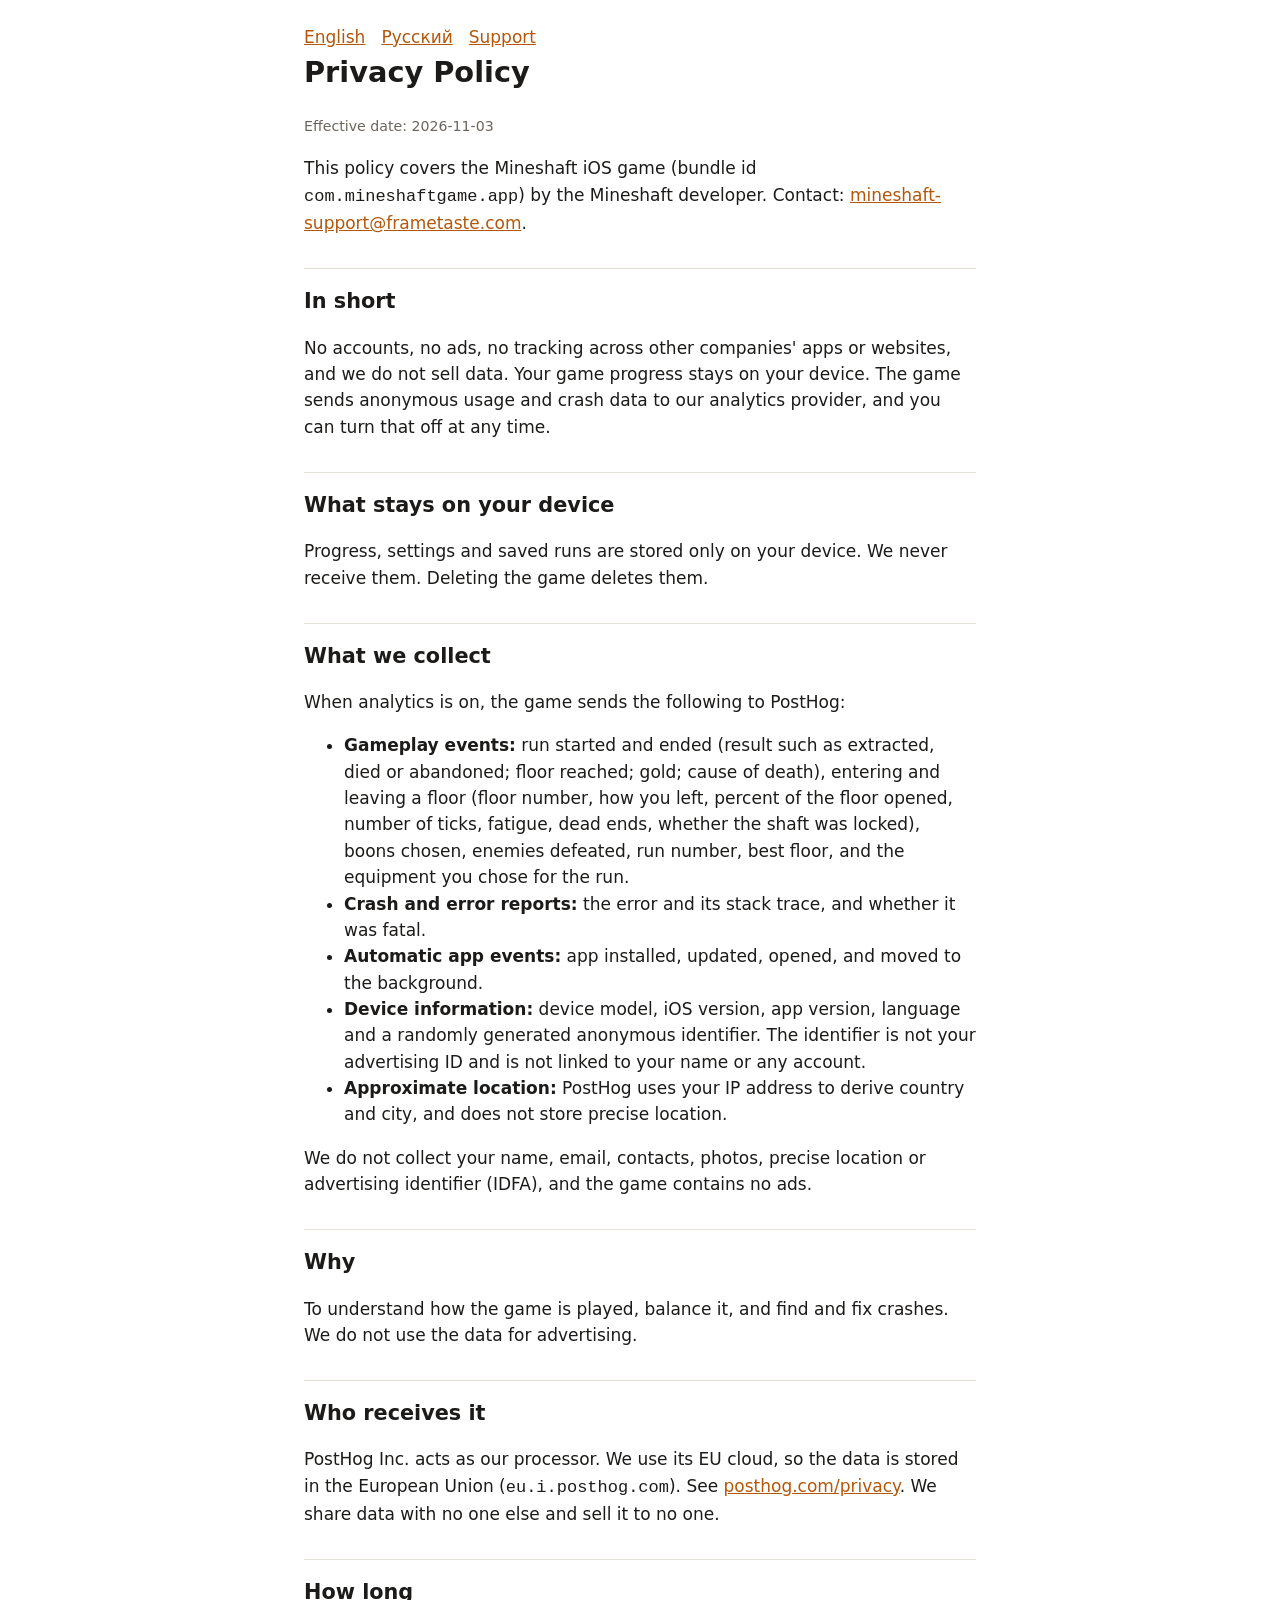
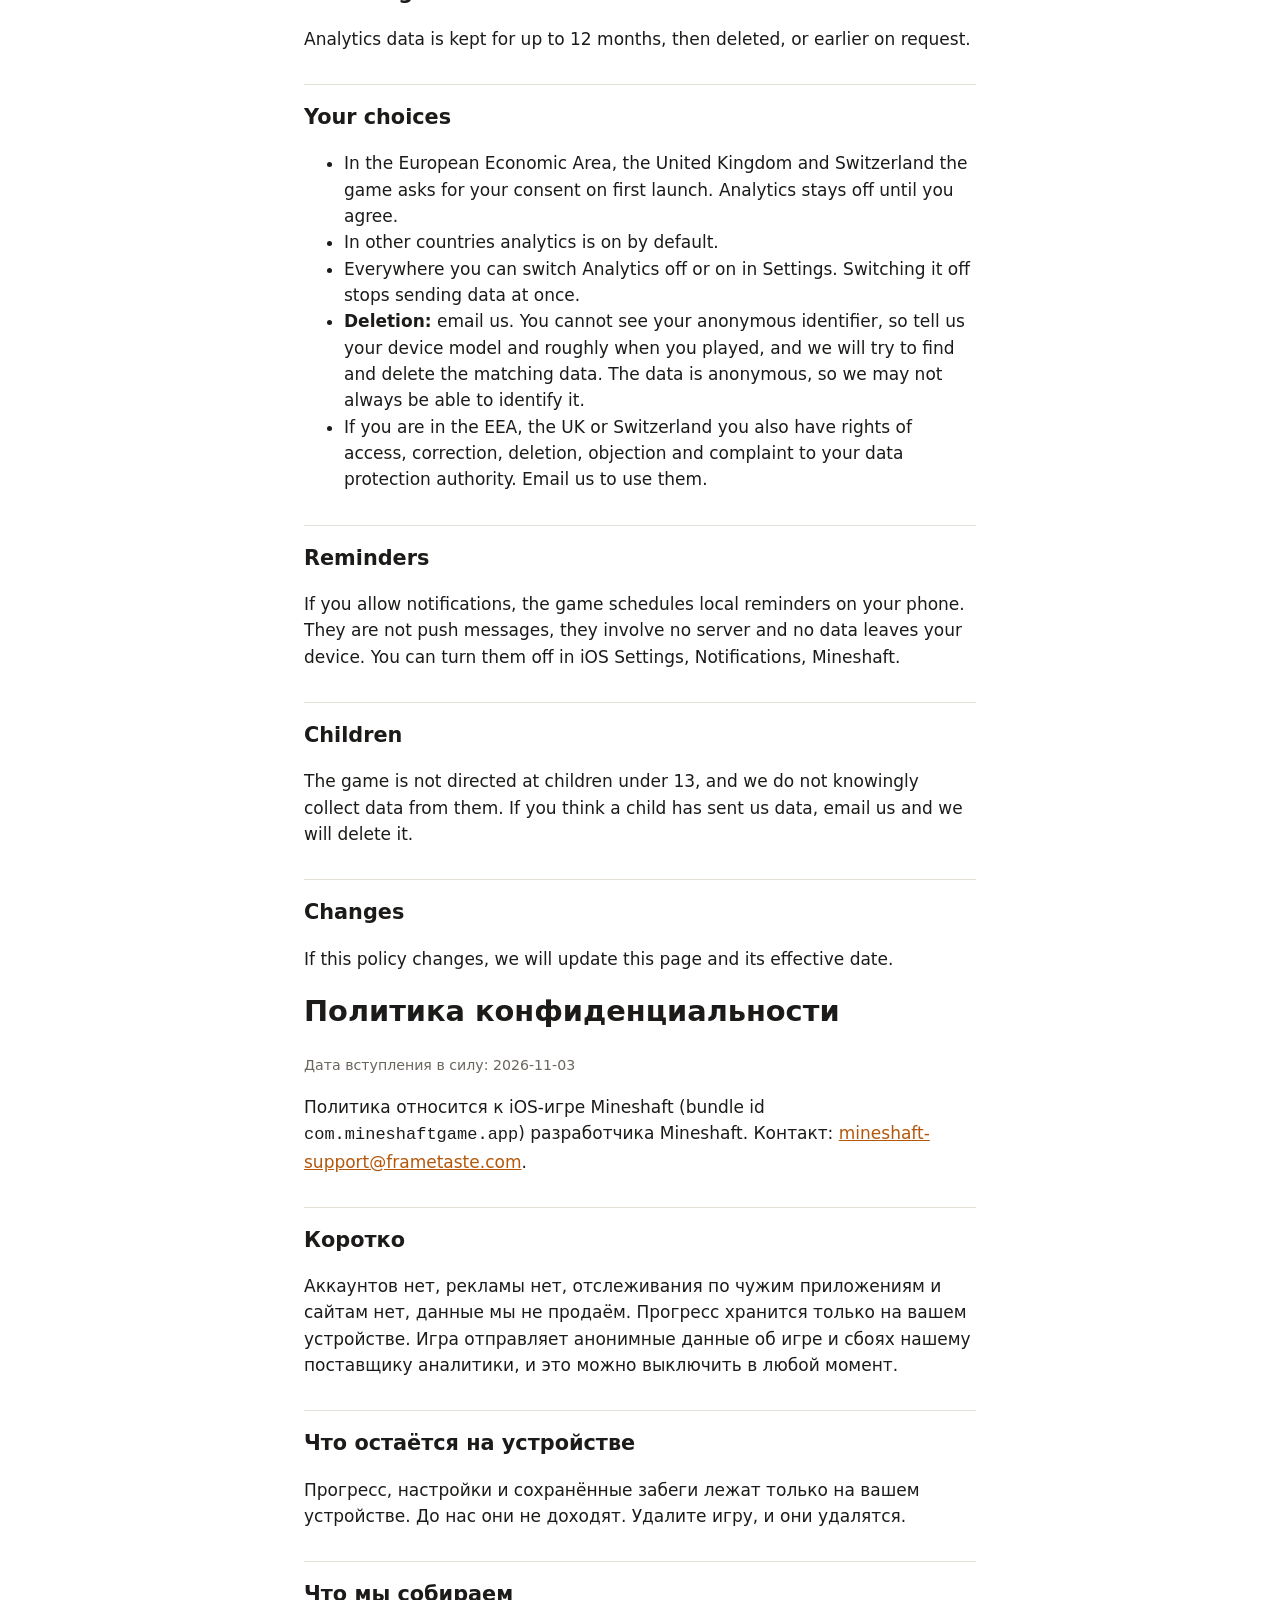
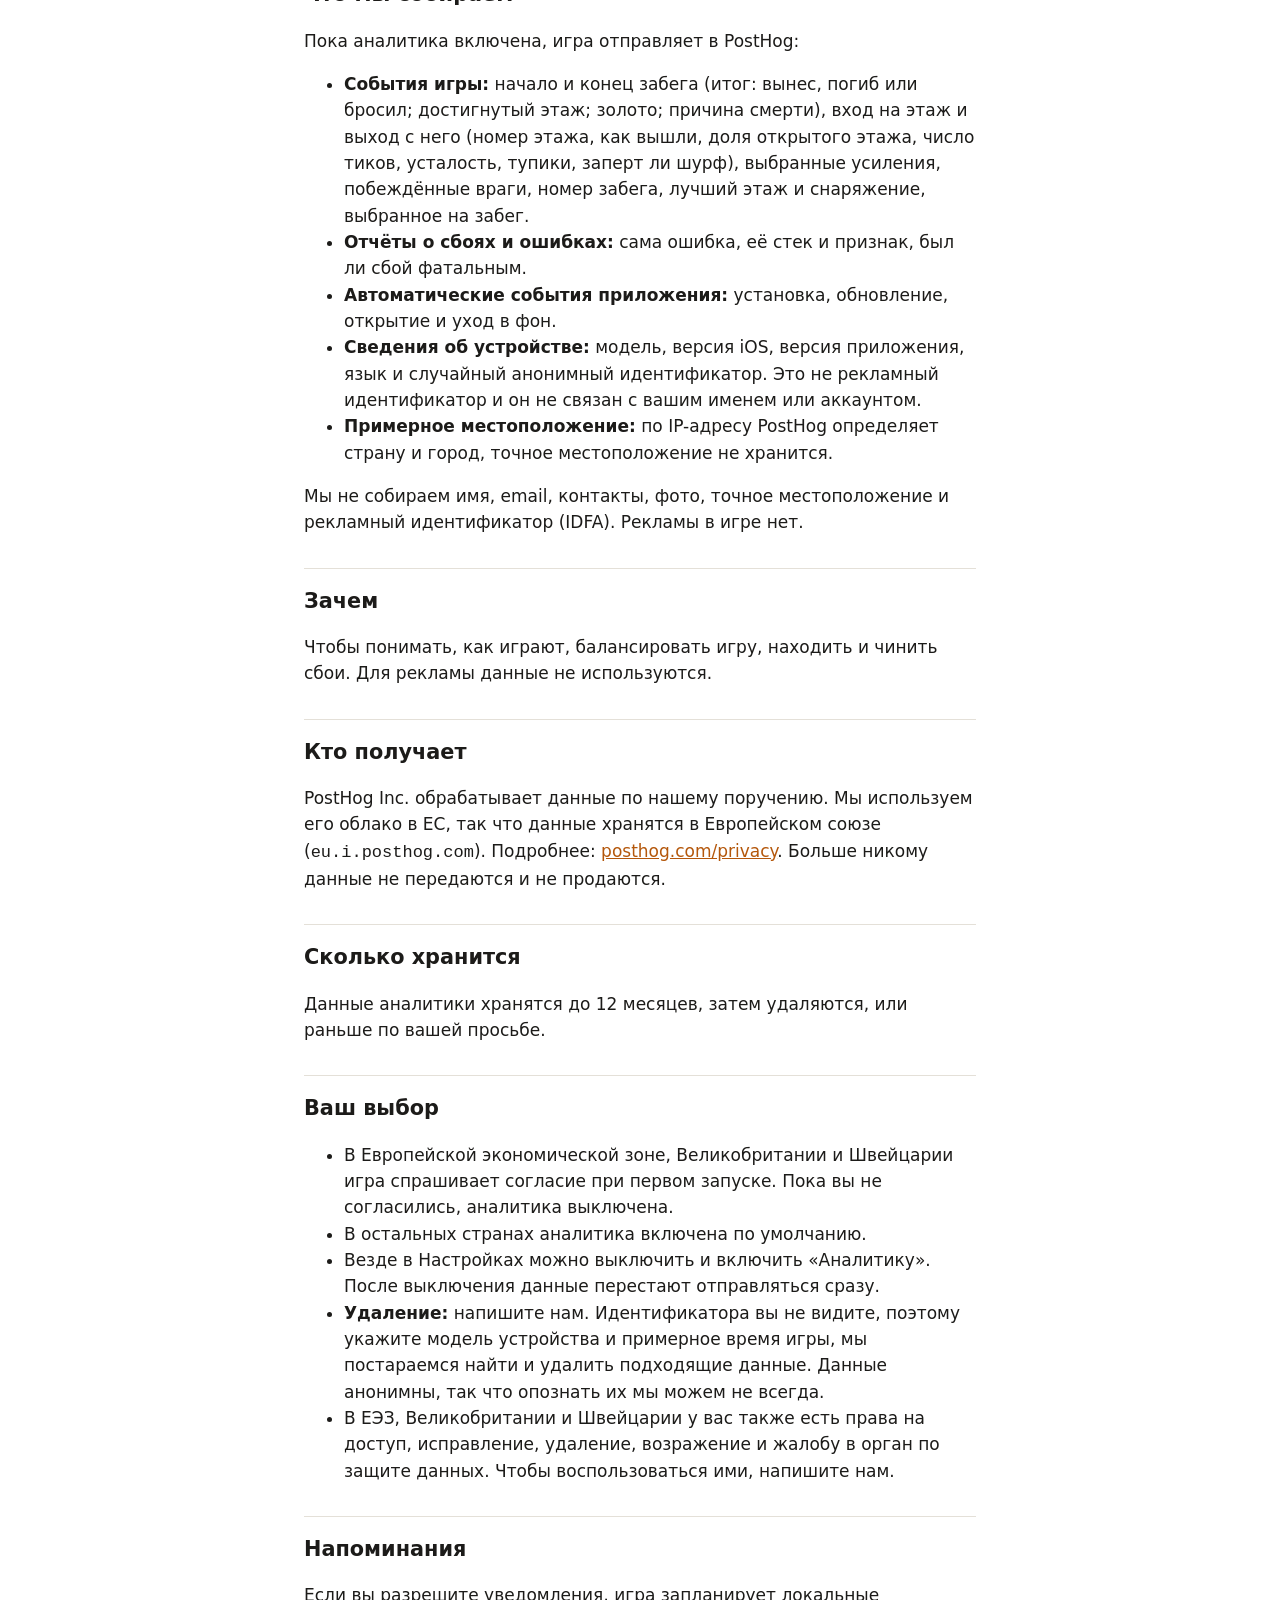
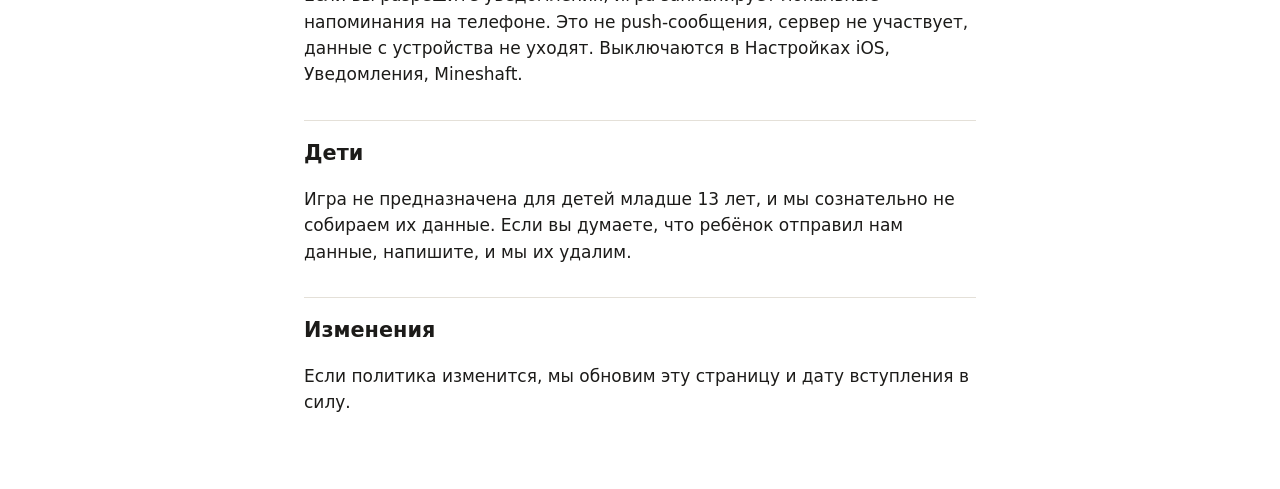
==== privacy.html @ d87c7580 "Support and privacy pages" ====
<!doctype html>
<html lang="en">
<head>
<meta charset="utf-8">
<meta name="viewport" content="width=device-width,initial-scale=1">
<title>Mineshaft: privacy policy</title>
<link rel="stylesheet" href="style.css">
</head>
<body>
<nav><a href="#en">English</a><a href="#ru">Русский</a><a href="index.html">Support</a></nav>

<section id="en" lang="en">
<h1>Privacy Policy</h1>
<p><small>Effective date: 2026-11-03</small></p>
<p>This policy covers the Mineshaft iOS game (bundle id <code>com.mineshaftgame.app</code>) by the Mineshaft developer. Contact: <a href="mailto:mineshaft-support@frametaste.com">mineshaft-support@frametaste.com</a>.</p>

<h2>In short</h2>
<p>No accounts, no ads, no tracking across other companies' apps or websites, and we do not sell data. Your game progress stays on your device. The game sends anonymous usage and crash data to our analytics provider, and you can turn that off at any time.</p>

<h2>What stays on your device</h2>
<p>Progress, settings and saved runs are stored only on your device. We never receive them. Deleting the game deletes them.</p>

<h2>What we collect</h2>
<p>When analytics is on, the game sends the following to PostHog:</p>
<ul>
<li><strong>Gameplay events:</strong> run started and ended (result such as extracted, died or abandoned; floor reached; gold; cause of death), entering and leaving a floor (floor number, how you left, percent of the floor opened, number of ticks, fatigue, dead ends, whether the shaft was locked), boons chosen, enemies defeated, run number, best floor, and the equipment you chose for the run.</li>
<li><strong>Crash and error reports:</strong> the error and its stack trace, and whether it was fatal.</li>
<li><strong>Automatic app events:</strong> app installed, updated, opened, and moved to the background.</li>
<li><strong>Device information:</strong> device model, iOS version, app version, language and a randomly generated anonymous identifier. The identifier is not your advertising ID and is not linked to your name or any account.</li>
<li><strong>Approximate location:</strong> PostHog uses your IP address to derive country and city, and does not store precise location.</li>
</ul>
<p>We do not collect your name, email, contacts, photos, precise location or advertising identifier (IDFA), and the game contains no ads.</p>

<h2>Why</h2>
<p>To understand how the game is played, balance it, and find and fix crashes. We do not use the data for advertising.</p>

<h2>Who receives it</h2>
<p>PostHog Inc. acts as our processor. We use its EU cloud, so the data is stored in the European Union (<code>eu.i.posthog.com</code>). See <a href="https://posthog.com/privacy">posthog.com/privacy</a>. We share data with no one else and sell it to no one.</p>

<h2>How long</h2>
<p>Analytics data is kept for up to 12 months, then deleted, or earlier on request.</p>

<h2>Your choices</h2>
<ul>
<li>In the European Economic Area, the United Kingdom and Switzerland the game asks for your consent on first launch. Analytics stays off until you agree.</li>
<li>In other countries analytics is on by default.</li>
<li>Everywhere you can switch Analytics off or on in Settings. Switching it off stops sending data at once.</li>
<li><strong>Deletion:</strong> email us. You cannot see your anonymous identifier, so tell us your device model and roughly when you played, and we will try to find and delete the matching data. The data is anonymous, so we may not always be able to identify it.</li>
<li>If you are in the EEA, the UK or Switzerland you also have rights of access, correction, deletion, objection and complaint to your data protection authority. Email us to use them.</li>
</ul>

<h2>Reminders</h2>
<p>If you allow notifications, the game schedules local reminders on your phone. They are not push messages, they involve no server and no data leaves your device. You can turn them off in iOS Settings, Notifications, Mineshaft.</p>

<h2>Children</h2>
<p>The game is not directed at children under 13, and we do not knowingly collect data from them. If you think a child has sent us data, email us and we will delete it.</p>

<h2>Changes</h2>
<p>If this policy changes, we will update this page and its effective date.</p>
</section>

<section id="ru" lang="ru">
<h1>Политика конфиденциальности</h1>
<p><small>Дата вступления в силу: 2026-11-03</small></p>
<p>Политика относится к iOS-игре Mineshaft (bundle id <code>com.mineshaftgame.app</code>) разработчика Mineshaft. Контакт: <a href="mailto:mineshaft-support@frametaste.com">mineshaft-support@frametaste.com</a>.</p>

<h2>Коротко</h2>
<p>Аккаунтов нет, рекламы нет, отслеживания по чужим приложениям и сайтам нет, данные мы не продаём. Прогресс хранится только на вашем устройстве. Игра отправляет анонимные данные об игре и сбоях нашему поставщику аналитики, и это можно выключить в любой момент.</p>

<h2>Что остаётся на устройстве</h2>
<p>Прогресс, настройки и сохранённые забеги лежат только на вашем устройстве. До нас они не доходят. Удалите игру, и они удалятся.</p>

<h2>Что мы собираем</h2>
<p>Пока аналитика включена, игра отправляет в PostHog:</p>
<ul>
<li><strong>События игры:</strong> начало и конец забега (итог: вынес, погиб или бросил; достигнутый этаж; золото; причина смерти), вход на этаж и выход с него (номер этажа, как вышли, доля открытого этажа, число тиков, усталость, тупики, заперт ли шурф), выбранные усиления, побеждённые враги, номер забега, лучший этаж и снаряжение, выбранное на забег.</li>
<li><strong>Отчёты о сбоях и ошибках:</strong> сама ошибка, её стек и признак, был ли сбой фатальным.</li>
<li><strong>Автоматические события приложения:</strong> установка, обновление, открытие и уход в фон.</li>
<li><strong>Сведения об устройстве:</strong> модель, версия iOS, версия приложения, язык и случайный анонимный идентификатор. Это не рекламный идентификатор и он не связан с вашим именем или аккаунтом.</li>
<li><strong>Примерное местоположение:</strong> по IP-адресу PostHog определяет страну и город, точное местоположение не хранится.</li>
</ul>
<p>Мы не собираем имя, email, контакты, фото, точное местоположение и рекламный идентификатор (IDFA). Рекламы в игре нет.</p>

<h2>Зачем</h2>
<p>Чтобы понимать, как играют, балансировать игру, находить и чинить сбои. Для рекламы данные не используются.</p>

<h2>Кто получает</h2>
<p>PostHog Inc. обрабатывает данные по нашему поручению. Мы используем его облако в ЕС, так что данные хранятся в Европейском союзе (<code>eu.i.posthog.com</code>). Подробнее: <a href="https://posthog.com/privacy">posthog.com/privacy</a>. Больше никому данные не передаются и не продаются.</p>

<h2>Сколько хранится</h2>
<p>Данные аналитики хранятся до 12 месяцев, затем удаляются, или раньше по вашей просьбе.</p>

<h2>Ваш выбор</h2>
<ul>
<li>В Европейской экономической зоне, Великобритании и Швейцарии игра спрашивает согласие при первом запуске. Пока вы не согласились, аналитика выключена.</li>
<li>В остальных странах аналитика включена по умолчанию.</li>
<li>Везде в Настройках можно выключить и включить «Аналитику». После выключения данные перестают отправляться сразу.</li>
<li><strong>Удаление:</strong> напишите нам. Идентификатора вы не видите, поэтому укажите модель устройства и примерное время игры, мы постараемся найти и удалить подходящие данные. Данные анонимны, так что опознать их мы можем не всегда.</li>
<li>В ЕЭЗ, Великобритании и Швейцарии у вас также есть права на доступ, исправление, удаление, возражение и жалобу в орган по защите данных. Чтобы воспользоваться ими, напишите нам.</li>
</ul>

<h2>Напоминания</h2>
<p>Если вы разрешите уведомления, игра запланирует локальные напоминания на телефоне. Это не push-сообщения, сервер не участвует, данные с устройства не уходят. Выключаются в Настройках iOS, Уведомления, Mineshaft.</p>

<h2>Дети</h2>
<p>Игра не предназначена для детей младше 13 лет, и мы сознательно не собираем их данные. Если вы думаете, что ребёнок отправил нам данные, напишите, и мы их удалим.</p>

<h2>Изменения</h2>
<p>Если политика изменится, мы обновим эту страницу и дату вступления в силу.</p>
</section>
</body>
</html>
---- style.css ----
:root{color-scheme:light dark;--bg:#fff;--fg:#1c1b19;--muted:#6b665d;--accent:#b4570b;--line:#e4e0d8}
@media (prefers-color-scheme:dark){:root{--bg:#161412;--fg:#ece8df;--muted:#a39d90;--accent:#f0a050;--line:#332f29}}
body{margin:0 auto;max-width:42rem;padding:1.5rem 1rem 4rem;background:var(--bg);color:var(--fg);font:1.0625rem/1.55 -apple-system,system-ui,sans-serif}
h1{font-size:1.8rem;margin:0 0 .5rem}h2{font-size:1.3rem;margin:2rem 0 .5rem;border-top:1px solid var(--line);padding-top:1rem}
a{color:var(--accent)}.muted,small{color:var(--muted)}nav a{margin-right:1rem}
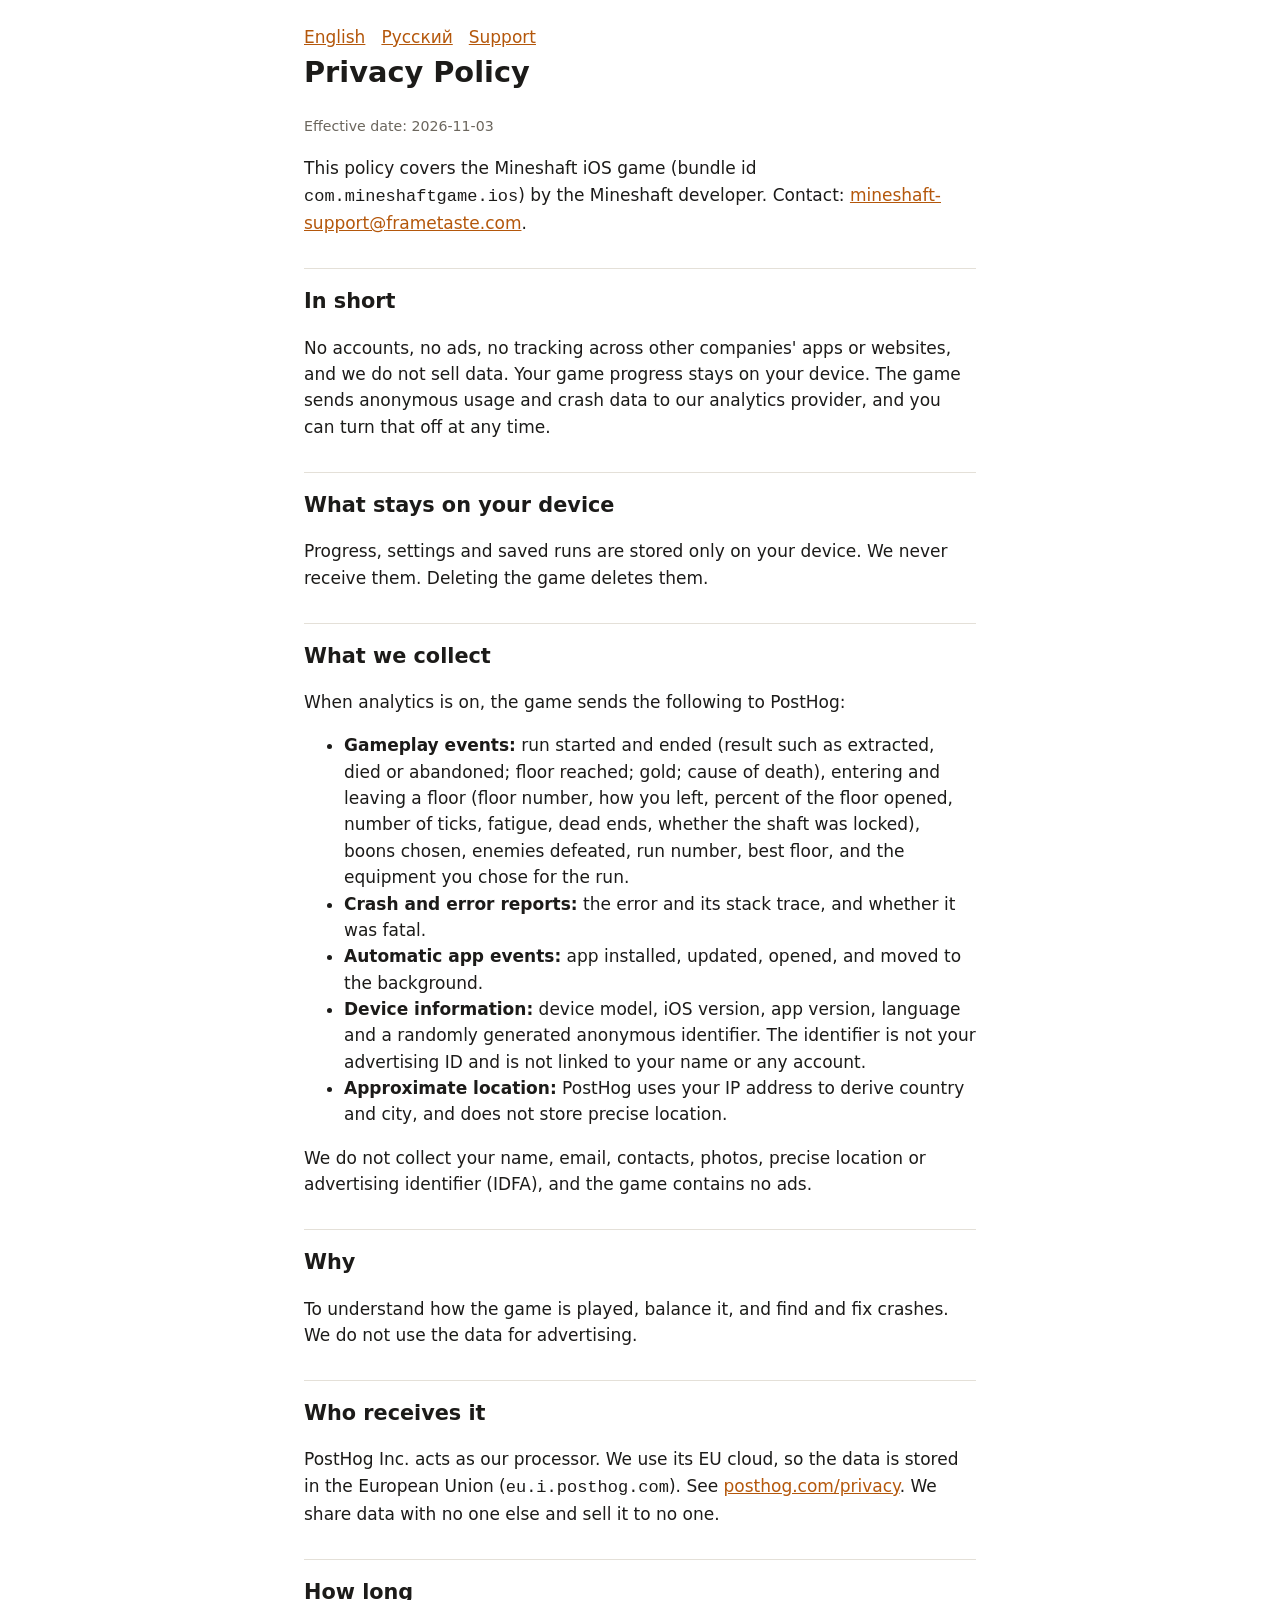
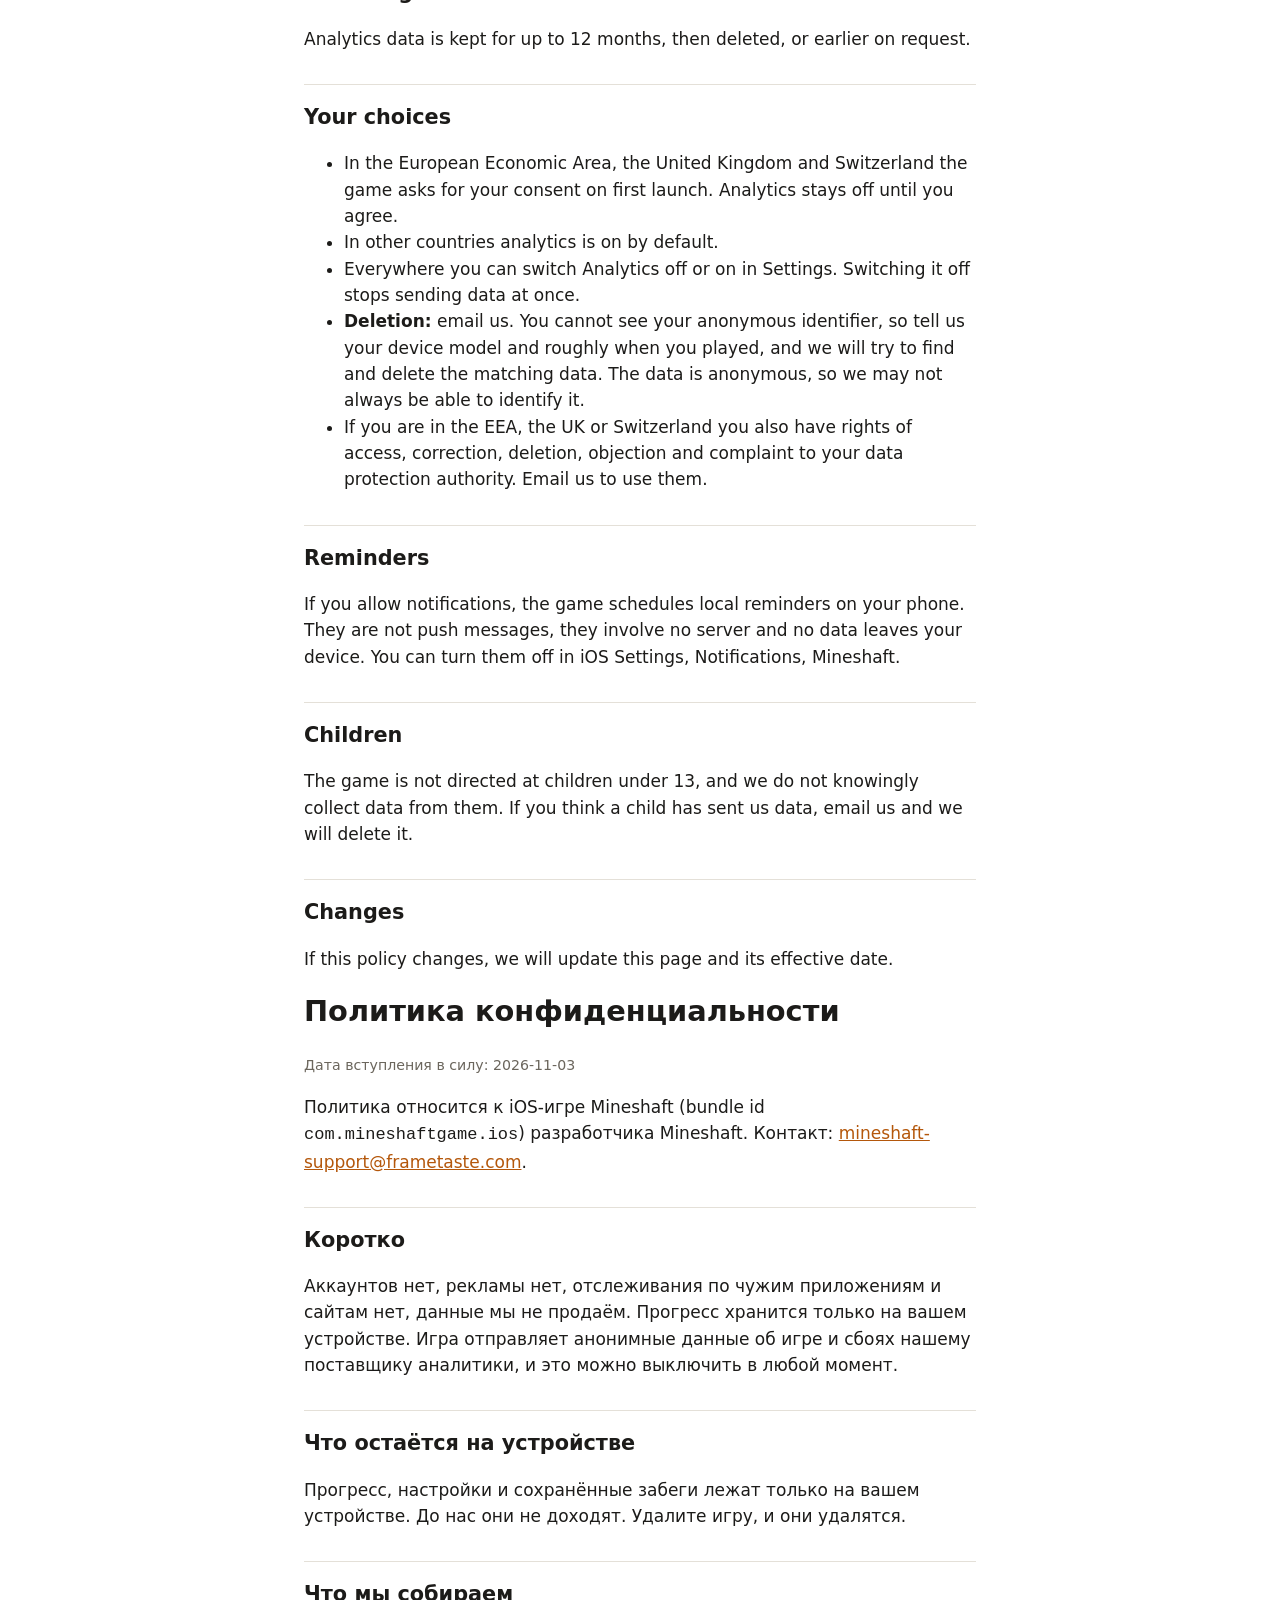
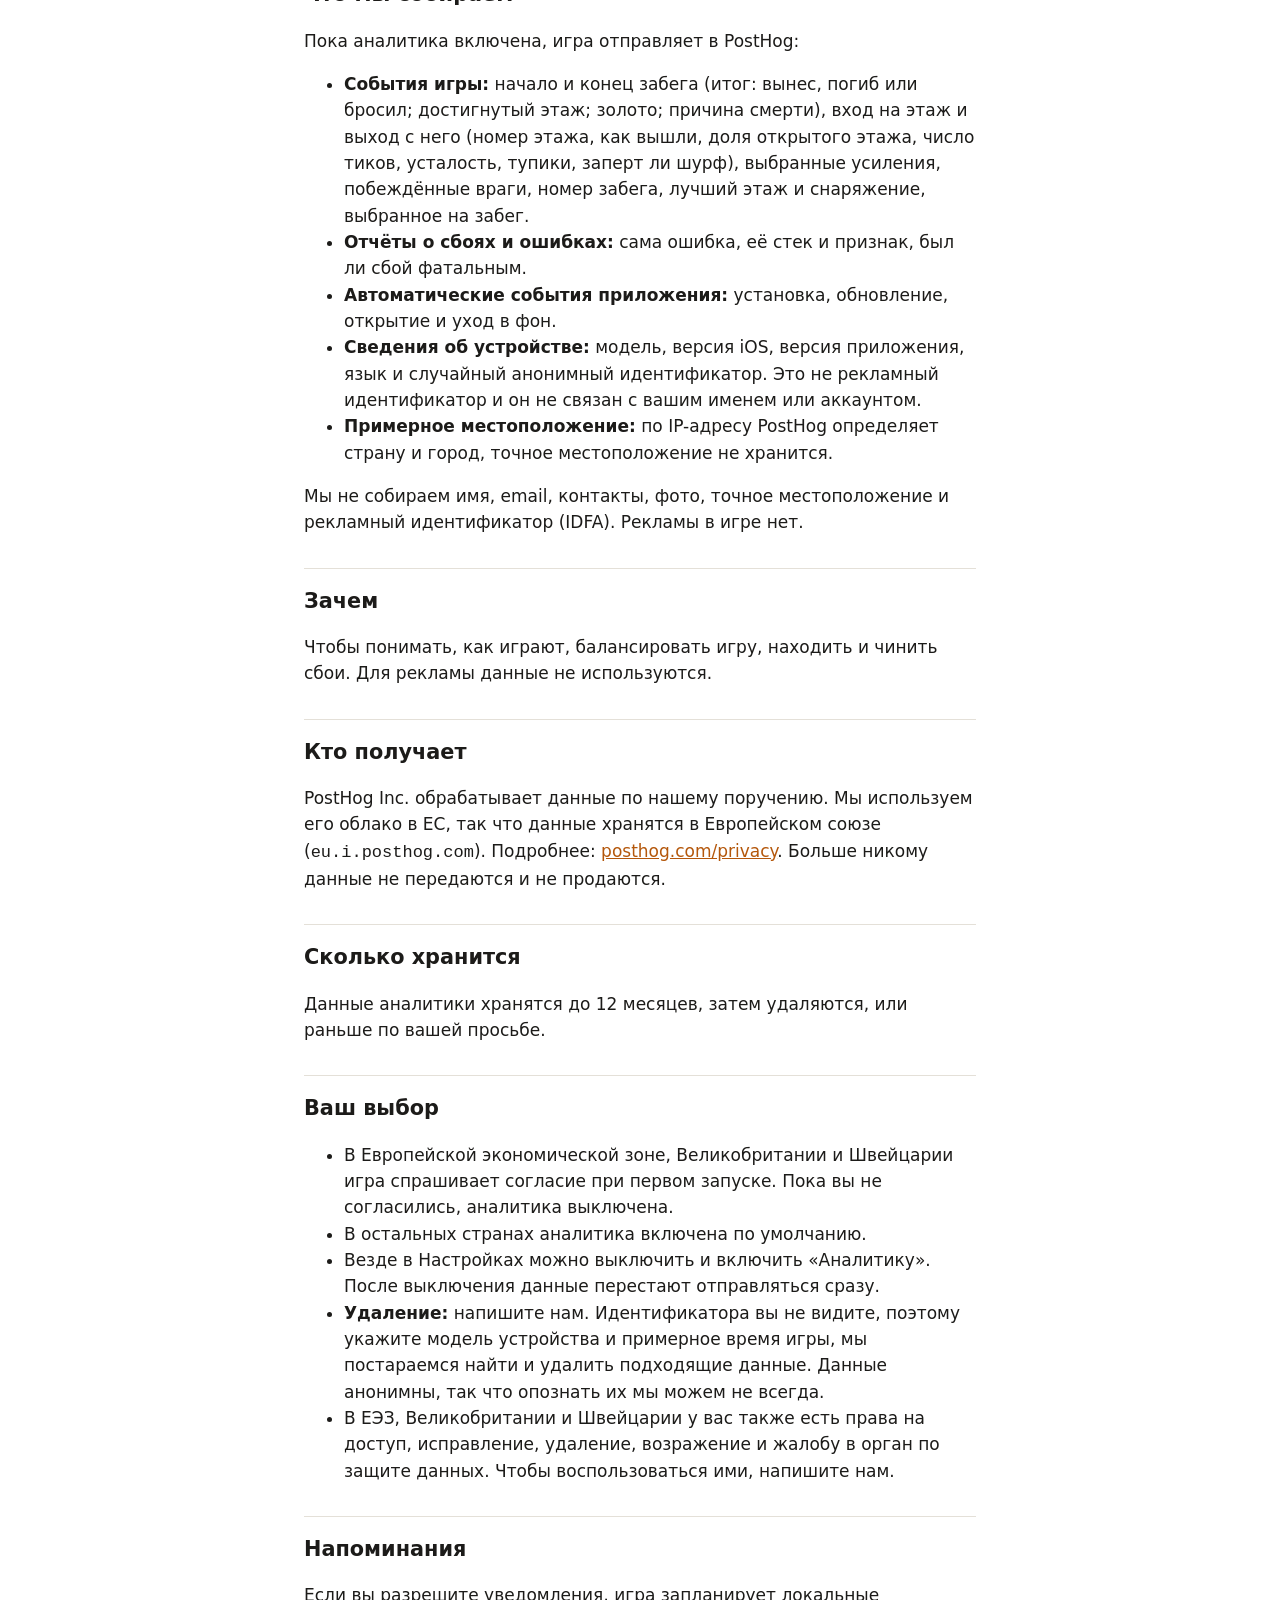
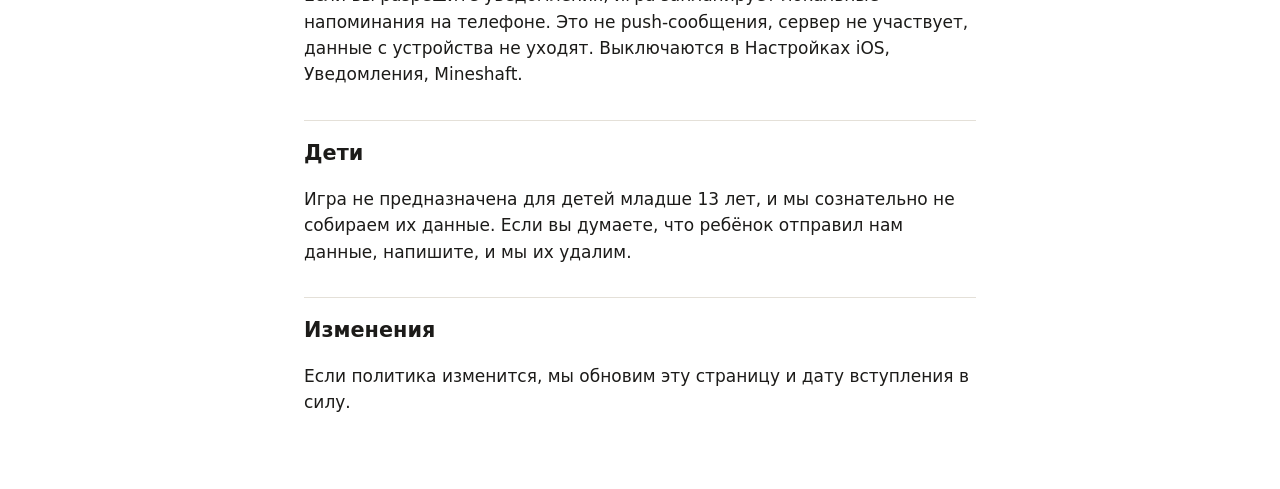
==== commit d9323ac7: "Privacy policy: the bundle id is com.mineshaftgame.ios Co-Authored-By: Claude Fable 5.2 <noreply@ant" ====
--- a/privacy.html
+++ b/privacy.html
@@ -12,7 +12,7 @@
 <section id="en" lang="en">
 <h1>Privacy Policy</h1>
 <p><small>Effective date: 2026-11-03</small></p>
-<p>This policy covers the Mineshaft iOS game (bundle id <code>com.mineshaftgame.app</code>) by the Mineshaft developer. Contact: <a href="mailto:mineshaft-support@frametaste.com">mineshaft-support@frametaste.com</a>.</p>
+<p>This policy covers the Mineshaft iOS game (bundle id <code>com.mineshaftgame.ios</code>) by the Mineshaft developer. Contact: <a href="mailto:mineshaft-support@frametaste.com">mineshaft-support@frametaste.com</a>.</p>
 
 <h2>In short</h2>
 <p>No accounts, no ads, no tracking across other companies' apps or websites, and we do not sell data. Your game progress stays on your device. The game sends anonymous usage and crash data to our analytics provider, and you can turn that off at any time.</p>
@@ -62,7 +62,7 @@
 <section id="ru" lang="ru">
 <h1>Политика конфиденциальности</h1>
 <p><small>Дата вступления в силу: 2026-11-03</small></p>
-<p>Политика относится к iOS-игре Mineshaft (bundle id <code>com.mineshaftgame.app</code>) разработчика Mineshaft. Контакт: <a href="mailto:mineshaft-support@frametaste.com">mineshaft-support@frametaste.com</a>.</p>
+<p>Политика относится к iOS-игре Mineshaft (bundle id <code>com.mineshaftgame.ios</code>) разработчика Mineshaft. Контакт: <a href="mailto:mineshaft-support@frametaste.com">mineshaft-support@frametaste.com</a>.</p>
 
 <h2>Коротко</h2>
 <p>Аккаунтов нет, рекламы нет, отслеживания по чужим приложениям и сайтам нет, данные мы не продаём. Прогресс хранится только на вашем устройстве. Игра отправляет анонимные данные об игре и сбоях нашему поставщику аналитики, и это можно выключить в любой момент.</p>
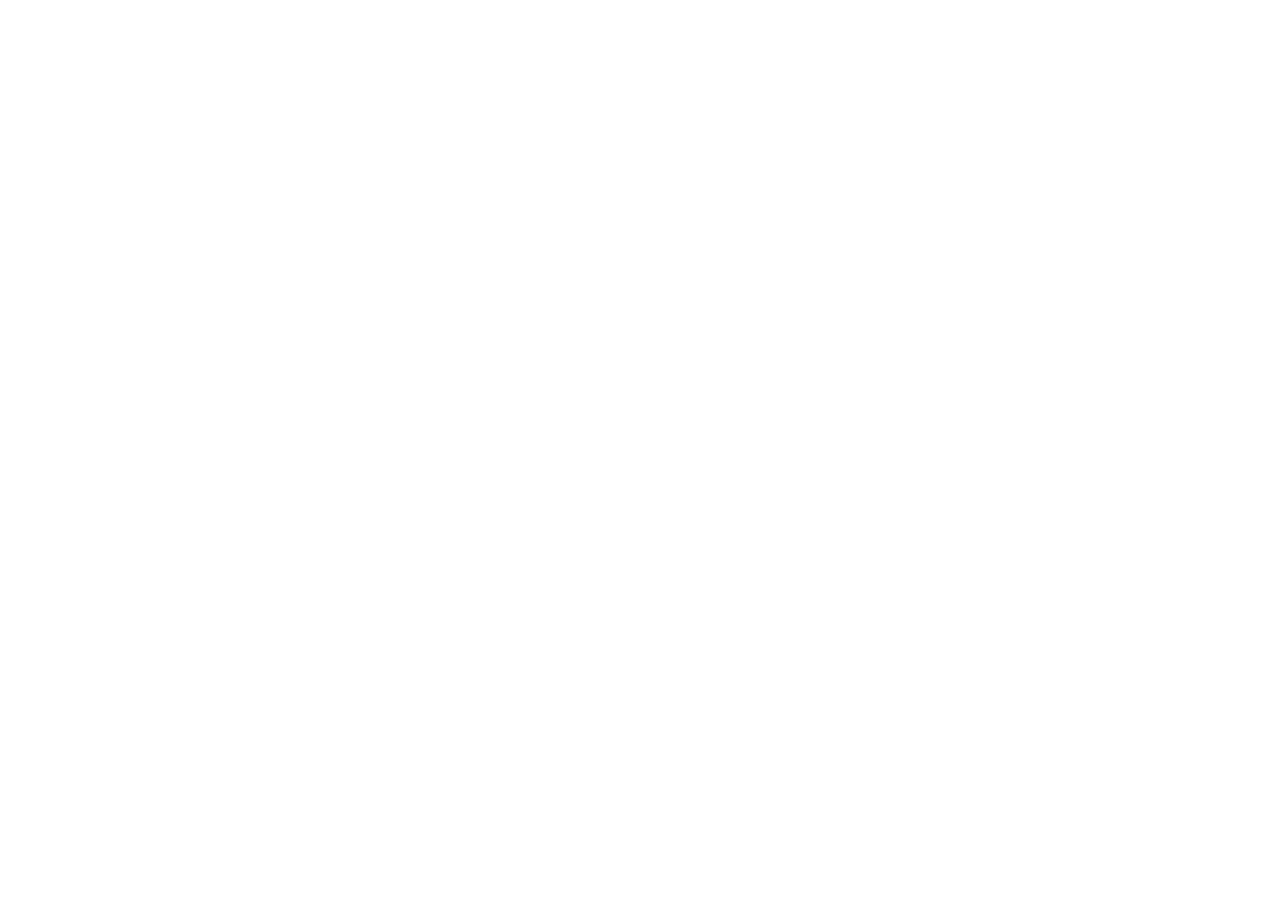
==== commit 9f5f79ba: "Redirect to the shared apps site Refs: D-1281  Co-Authored-By: Claude Sonnet 5.5 <noreply@anthropic." ====
--- a/privacy.html
+++ b/privacy.html
@@ -3,110 +3,12 @@
 <head>
 <meta charset="utf-8">
 <meta name="viewport" content="width=device-width,initial-scale=1">
-<title>Mineshaft: privacy policy</title>
+<title>Mineshaft: moved</title>
+<meta http-equiv="refresh" content="0; url=https://teplinsky-maxim.github.io/mineshaft/privacy.html">
+<link rel="canonical" href="https://teplinsky-maxim.github.io/mineshaft/privacy.html">
 <link rel="stylesheet" href="style.css">
 </head>
 <body>
-<nav><a href="#en">English</a><a href="#ru">Русский</a><a href="index.html">Support</a></nav>
-
-<section id="en" lang="en">
-<h1>Privacy Policy</h1>
-<p><small>Effective date: 2026-11-03</small></p>
-<p>This policy covers the Mineshaft iOS game (bundle id <code>com.mineshaftgame.ios</code>) by the Mineshaft developer. Contact: <a href="mailto:mineshaft-support@frametaste.com">mineshaft-support@frametaste.com</a>.</p>
-
-<h2>In short</h2>
-<p>No accounts, no ads, no tracking across other companies' apps or websites, and we do not sell data. Your game progress stays on your device. The game sends anonymous usage and crash data to our analytics provider, and you can turn that off at any time.</p>
-
-<h2>What stays on your device</h2>
-<p>Progress, settings and saved runs are stored only on your device. We never receive them. Deleting the game deletes them.</p>
-
-<h2>What we collect</h2>
-<p>When analytics is on, the game sends the following to PostHog:</p>
-<ul>
-<li><strong>Gameplay events:</strong> run started and ended (result such as extracted, died or abandoned; floor reached; gold; cause of death), entering and leaving a floor (floor number, how you left, percent of the floor opened, number of ticks, fatigue, dead ends, whether the shaft was locked), boons chosen, enemies defeated, run number, best floor, and the equipment you chose for the run.</li>
-<li><strong>Crash and error reports:</strong> the error and its stack trace, and whether it was fatal.</li>
-<li><strong>Automatic app events:</strong> app installed, updated, opened, and moved to the background.</li>
-<li><strong>Device information:</strong> device model, iOS version, app version, language and a randomly generated anonymous identifier. The identifier is not your advertising ID and is not linked to your name or any account.</li>
-<li><strong>Approximate location:</strong> PostHog uses your IP address to derive country and city, and does not store precise location.</li>
-</ul>
-<p>We do not collect your name, email, contacts, photos, precise location or advertising identifier (IDFA), and the game contains no ads.</p>
-
-<h2>Why</h2>
-<p>To understand how the game is played, balance it, and find and fix crashes. We do not use the data for advertising.</p>
-
-<h2>Who receives it</h2>
-<p>PostHog Inc. acts as our processor. We use its EU cloud, so the data is stored in the European Union (<code>eu.i.posthog.com</code>). See <a href="https://posthog.com/privacy">posthog.com/privacy</a>. We share data with no one else and sell it to no one.</p>
-
-<h2>How long</h2>
-<p>Analytics data is kept for up to 12 months, then deleted, or earlier on request.</p>
-
-<h2>Your choices</h2>
-<ul>
-<li>In the European Economic Area, the United Kingdom and Switzerland the game asks for your consent on first launch. Analytics stays off until you agree.</li>
-<li>In other countries analytics is on by default.</li>
-<li>Everywhere you can switch Analytics off or on in Settings. Switching it off stops sending data at once.</li>
-<li><strong>Deletion:</strong> email us. You cannot see your anonymous identifier, so tell us your device model and roughly when you played, and we will try to find and delete the matching data. The data is anonymous, so we may not always be able to identify it.</li>
-<li>If you are in the EEA, the UK or Switzerland you also have rights of access, correction, deletion, objection and complaint to your data protection authority. Email us to use them.</li>
-</ul>
-
-<h2>Reminders</h2>
-<p>If you allow notifications, the game schedules local reminders on your phone. They are not push messages, they involve no server and no data leaves your device. You can turn them off in iOS Settings, Notifications, Mineshaft.</p>
-
-<h2>Children</h2>
-<p>The game is not directed at children under 13, and we do not knowingly collect data from them. If you think a child has sent us data, email us and we will delete it.</p>
-
-<h2>Changes</h2>
-<p>If this policy changes, we will update this page and its effective date.</p>
-</section>
-
-<section id="ru" lang="ru">
-<h1>Политика конфиденциальности</h1>
-<p><small>Дата вступления в силу: 2026-11-03</small></p>
-<p>Политика относится к iOS-игре Mineshaft (bundle id <code>com.mineshaftgame.ios</code>) разработчика Mineshaft. Контакт: <a href="mailto:mineshaft-support@frametaste.com">mineshaft-support@frametaste.com</a>.</p>
-
-<h2>Коротко</h2>
-<p>Аккаунтов нет, рекламы нет, отслеживания по чужим приложениям и сайтам нет, данные мы не продаём. Прогресс хранится только на вашем устройстве. Игра отправляет анонимные данные об игре и сбоях нашему поставщику аналитики, и это можно выключить в любой момент.</p>
-
-<h2>Что остаётся на устройстве</h2>
-<p>Прогресс, настройки и сохранённые забеги лежат только на вашем устройстве. До нас они не доходят. Удалите игру, и они удалятся.</p>
-
-<h2>Что мы собираем</h2>
-<p>Пока аналитика включена, игра отправляет в PostHog:</p>
-<ul>
-<li><strong>События игры:</strong> начало и конец забега (итог: вынес, погиб или бросил; достигнутый этаж; золото; причина смерти), вход на этаж и выход с него (номер этажа, как вышли, доля открытого этажа, число тиков, усталость, тупики, заперт ли шурф), выбранные усиления, побеждённые враги, номер забега, лучший этаж и снаряжение, выбранное на забег.</li>
-<li><strong>Отчёты о сбоях и ошибках:</strong> сама ошибка, её стек и признак, был ли сбой фатальным.</li>
-<li><strong>Автоматические события приложения:</strong> установка, обновление, открытие и уход в фон.</li>
-<li><strong>Сведения об устройстве:</strong> модель, версия iOS, версия приложения, язык и случайный анонимный идентификатор. Это не рекламный идентификатор и он не связан с вашим именем или аккаунтом.</li>
-<li><strong>Примерное местоположение:</strong> по IP-адресу PostHog определяет страну и город, точное местоположение не хранится.</li>
-</ul>
-<p>Мы не собираем имя, email, контакты, фото, точное местоположение и рекламный идентификатор (IDFA). Рекламы в игре нет.</p>
-
-<h2>Зачем</h2>
-<p>Чтобы понимать, как играют, балансировать игру, находить и чинить сбои. Для рекламы данные не используются.</p>
-
-<h2>Кто получает</h2>
-<p>PostHog Inc. обрабатывает данные по нашему поручению. Мы используем его облако в ЕС, так что данные хранятся в Европейском союзе (<code>eu.i.posthog.com</code>). Подробнее: <a href="https://posthog.com/privacy">posthog.com/privacy</a>. Больше никому данные не передаются и не продаются.</p>
-
-<h2>Сколько хранится</h2>
-<p>Данные аналитики хранятся до 12 месяцев, затем удаляются, или раньше по вашей просьбе.</p>
-
-<h2>Ваш выбор</h2>
-<ul>
-<li>В Европейской экономической зоне, Великобритании и Швейцарии игра спрашивает согласие при первом запуске. Пока вы не согласились, аналитика выключена.</li>
-<li>В остальных странах аналитика включена по умолчанию.</li>
-<li>Везде в Настройках можно выключить и включить «Аналитику». После выключения данные перестают отправляться сразу.</li>
-<li><strong>Удаление:</strong> напишите нам. Идентификатора вы не видите, поэтому укажите модель устройства и примерное время игры, мы постараемся найти и удалить подходящие данные. Данные анонимны, так что опознать их мы можем не всегда.</li>
-<li>В ЕЭЗ, Великобритании и Швейцарии у вас также есть права на доступ, исправление, удаление, возражение и жалобу в орган по защите данных. Чтобы воспользоваться ими, напишите нам.</li>
-</ul>
-
-<h2>Напоминания</h2>
-<p>Если вы разрешите уведомления, игра запланирует локальные напоминания на телефоне. Это не push-сообщения, сервер не участвует, данные с устройства не уходят. Выключаются в Настройках iOS, Уведомления, Mineshaft.</p>
-
-<h2>Дети</h2>
-<p>Игра не предназначена для детей младше 13 лет, и мы сознательно не собираем их данные. Если вы думаете, что ребёнок отправил нам данные, напишите, и мы их удалим.</p>
-
-<h2>Изменения</h2>
-<p>Если политика изменится, мы обновим эту страницу и дату вступления в силу.</p>
-</section>
+<p>This page has moved to <a href="https://teplinsky-maxim.github.io/mineshaft/privacy.html">https://teplinsky-maxim.github.io/mineshaft/privacy.html</a>.</p>
 </body>
 </html>
